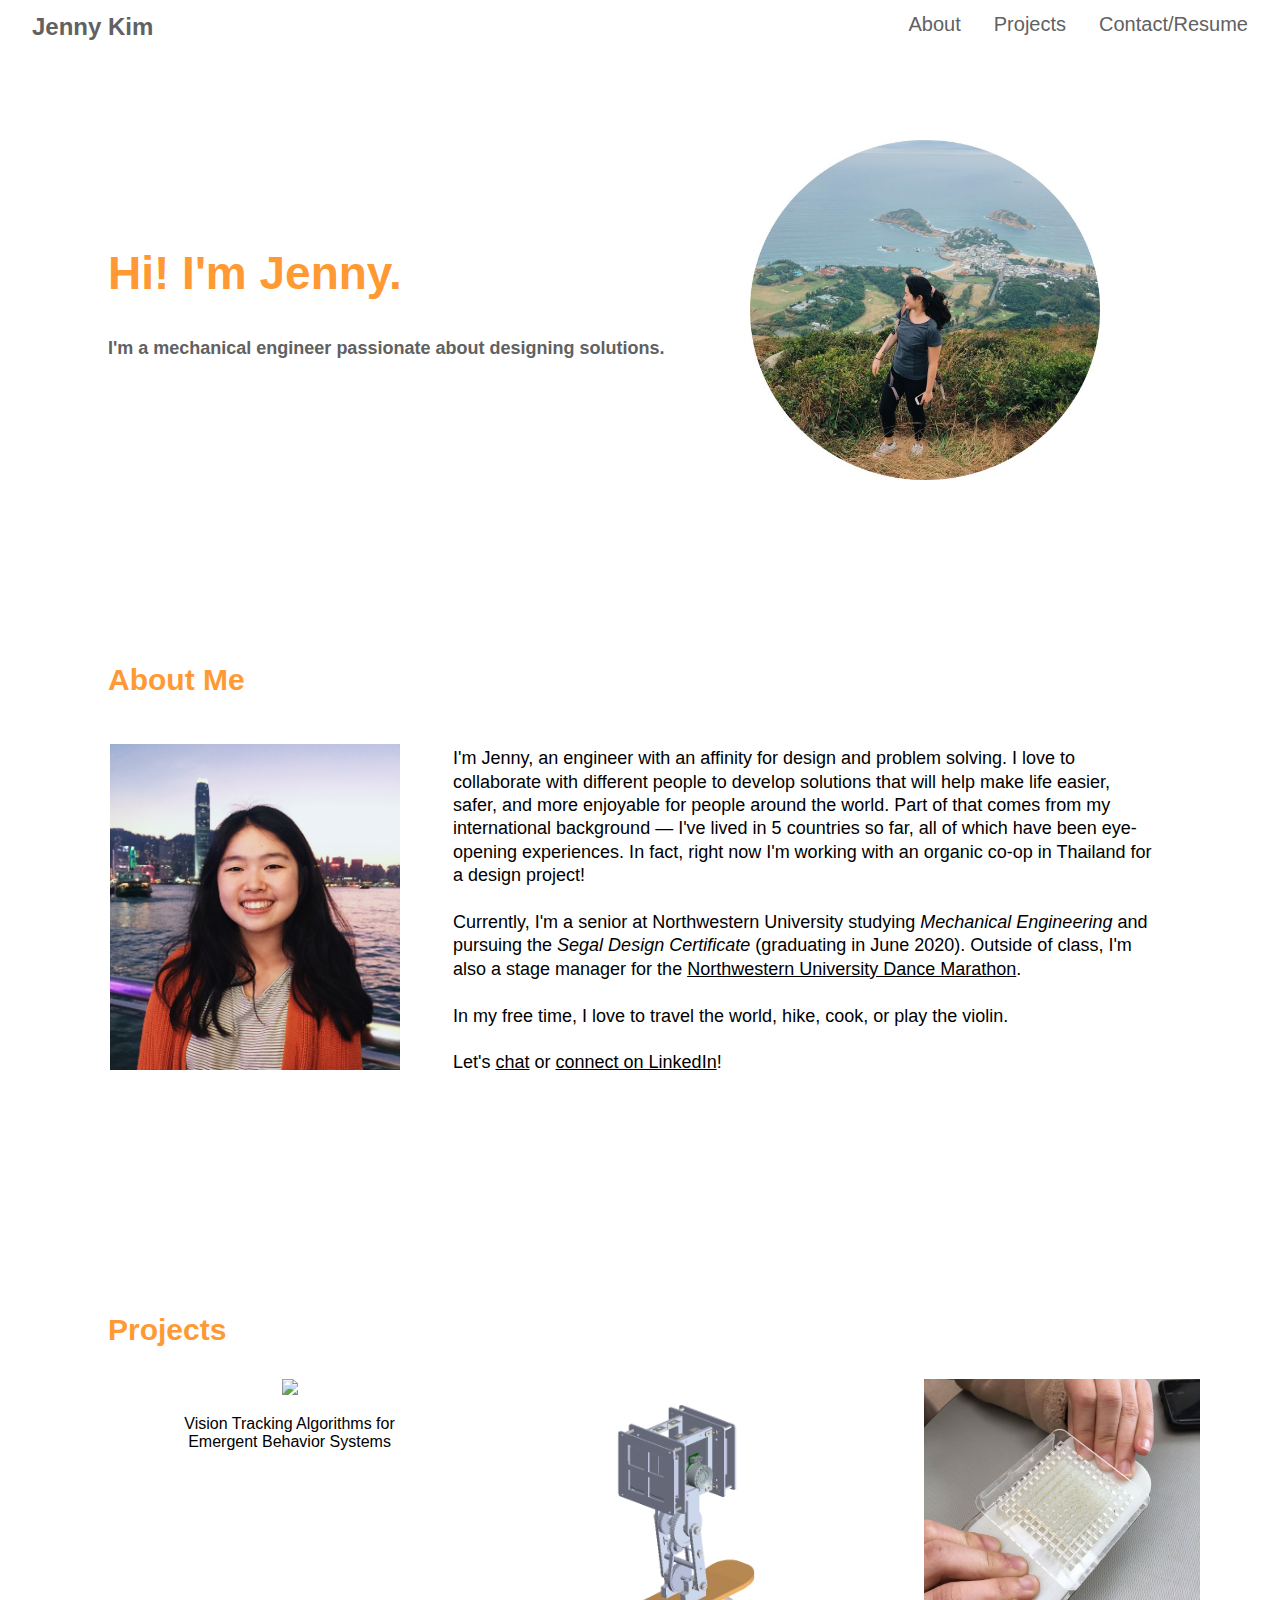
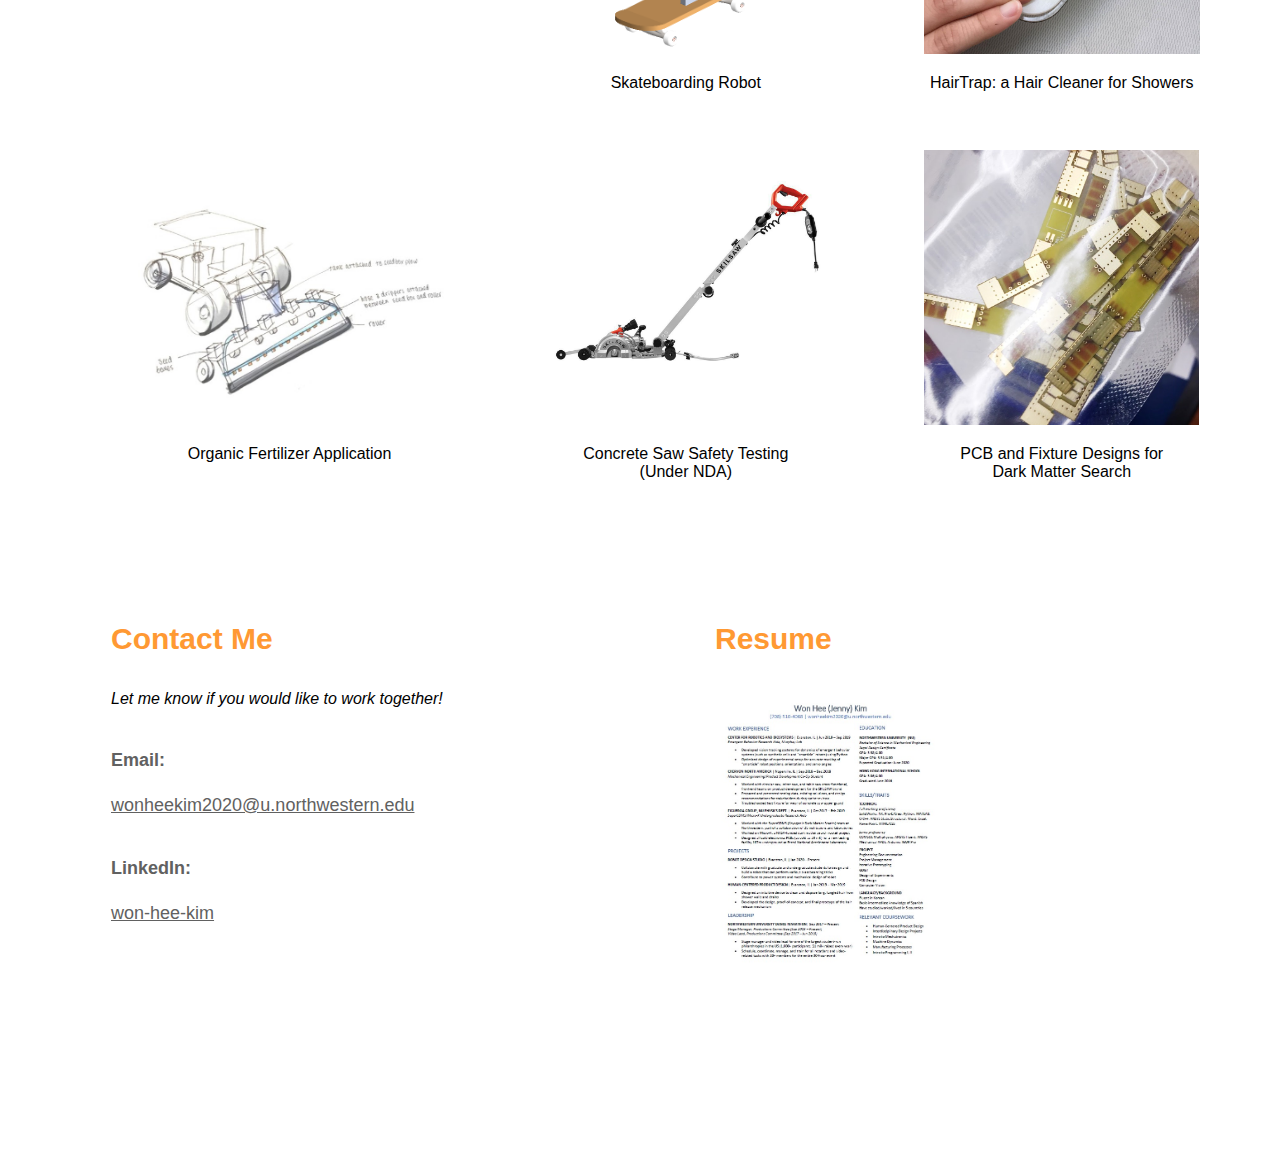
==== index.html @ 345c9961 "Update index.html" ====
<!DOCTYPE html>
<html>
    <head>
        <title>Jenny Kim</title>
        <link href="./style.css" rel="stylesheet" type="text/css">
    </head>
    <body>
        <div class="topnav">
            <table class="nav">
                <tr>
                    <th><strong><a href="#home" style="text-decoration: none">Jenny Kim</a></strong></th>
                    <td><a href="#aboutme" style="text-decoration: none">About</a></td>
                    <td><a href="#projects" style="text-decoration: none">Projects</a></td>
                    <td><a href="#contactresume" style="text-decoration: none">Contact/Resume</a></td>
            </table>
        </div>

        <div class="landing" id="home">
        <h2>Hi! I'm Jenny.</h2>
        <h4>I'm a mechanical engineer passionate about designing solutions.</h4>
        </div>

        <div class="landpic">
            <img src="./landingpicfinal.jpg" id="landpic">
        </div>

        <div class="about" id="aboutme">
            <h3 id="abouttitle">About Me</h3>
            <table class="aboutcontent">
                <th><img src="./profpic1.jpg" id="profpic"></th>
                <td><p> I'm Jenny, an engineer with an affinity for design and problem solving. 
                        I love to collaborate with different people to develop solutions that will help make 
                        life easier, safer, and more enjoyable for people around the world. Part of that comes from my international background &#8212; 
                        I've lived in 5 countries so far, all of which have been eye-opening 
                        experiences. In fact, right now I'm working with an organic co-op in Thailand for a 
                        design project!</br></br>
                        Currently, I'm a senior at Northwestern University studying <em>Mechanical Engineering</em> 
                        and pursuing the <em>Segal Design Certificate</em> (graduating in June 2020). 
                        Outside of class, I'm also a stage manager for the <a href= "https://www.nudm.org/" target="_blank"> Northwestern 
                            University Dance Marathon</a>. </br></br>
                        In my free time, I love to travel the world, hike, 
                        cook, or play the violin.</br></br>
                        Let's <a href="mailto:wonheekim2020@u.northwestern.edu" target="_top">chat</a> 
                        or <a href="https://www.linkedin.com/in/won-hee-kim/" target="_blank">connect on LinkedIn</a>!
                        </p></td>
            </table>
        </div>
        
        <div class="prjs" id="projects">
            <h3>Projects</h3>
            <table class="prjlist">
                <tr>
                    <td><a href="https://jennywhkim.github.io/visiontrack"><img src="./smrtcover.gif">
                    <p>Vision Tracking Algorithms for<br>Emergent Behavior Systems</p></a></td>
                    <td><a href="https://jennywhkim.github.io/skateboard"><img src="./skcover.png">
                    <p>Skateboarding Robot</p></a></td>
                    <td><a href="https://jennywhkim.github.io/hairtrap"><img src="./hairtrapcvr.png">
                        <p>HairTrap: a Hair Cleaner for Showers</p></a></td>
                </tr>
                <tr>
                    <td><a href="https://jennywhkim.github.io/fertilizerappl"><img src="./fertilizercover.jpg"><p>Organic Fertilizer Application</p></a></td>
                    <td><a href="https://jennywhkim.github.io/concretesaw"><img src="./concretesaw.jpg"><p>Concrete Saw Safety Testing <br>(Under NDA)</p></a></td>
                    <td><a href="https://jennywhkim.github.io/supercdms"><img src="./cdmscvr.jpg"><p>PCB and Fixture Designs for <br>Dark Matter Search</p></a></td>
                </tr>
            </table>
        </div>

        <div class="contact" id="contactresume">
            <table class="cntres">
                <tr>
                    <th><h3>Contact Me</h3></th>
                    <th id="resumesec"><h3>Resume</h3></th>
                </tr>
                <tr>
                    <td>
                        <em>Let me know if you would like to work together!</em>
                        <br><br>
                        <h4>Email:</h4>
                        <a href="mailto:wonheekim2020@u.northwestern.edu" target="_top">wonheekim2020@u.northwestern.edu</a>
                        <br><br>
                        <h4>LinkedIn:</h4>
                        <a href="https://www.linkedin.com/in/won-hee-kim/" target="_blank">won-hee-kim</a>
                        
                    </td>
                    <td id="resumesec"><a href="./resume.pdf" target="_blank"><img src="resumepic.jpg" id="resumepic"></a></td>
                </tr>
            </table>
            
            
        </div>

    </body>
</html>
---- style.css ----
body{
    z-index: 0;
    font-family: -apple-system, BlinkMacSystemFont, 'Segoe UI', Roboto, Oxygen, Ubuntu, Cantarell, 'Open Sans', 'Helvetica Neue', sans-serif;
}

.topnav{
    z-index: 1;
    font-size: 24px;
    position: fixed;
    top: 0px;
    left: 0px;
    padding-top: 10px;
    padding-left: 10px;
    height: 50px;
    display: block;
    background-color: white;
}

.nav th{
    width: 80%;
    text-align: left;
    padding-left: 20px;
    font-size: 24px;
}

.nav td{
    text-align: right;
    padding-right: 30px;
    font-size: 20px;
    color: #616161;
}



.landing{
    display: block;
    padding: 200px 100px;
}

.landpic{
    position: absolute;
    top: 140px;
    left: 750px;
}

#landpic{
    width: 350px;
}

.about{
    display: block;
    top: 250px;
    padding-left: 100px;
    padding-bottom: 50px;
    padding-top: 50px;
    height: 550px;
}

.about th{
    width: 290px;
    padding-top: 15px;
    padding-left: 0px;
    vertical-align: top;
}

#profpic{
    width: 290px;
}

.about td{
    padding-left: 50px;
    padding-top: 0px;
    width: 700px;
    line-height: 1.3;
    font-size: 18px;
    vertical-align: top;
}

.prjs{
    display: block;
    margin-left: 100px;
    top: 150px;
    padding-top: 50px;
}

.prjlist{
    margin-top: 30px;
}

.prjlist td{
    width: 25%;
    padding-right: 50px;
    padding-top: 0px;
    padding-bottom: 40px;
    text-align: center;
    vertical-align: top;
}

.prjlist img{
    height: 275px;
}

.contact{
    display: block;
    padding-left: 100px;
    top: 200px;
    padding-top: 50px;
    width: 100%;
    padding-bottom: 150px;
}

.cntres th, td{
    width: 600px;
    text-align: left;
    vertical-align: top;
}

#resumesec{
    width: 400px;
}

#resumepic{
    height: 300px;
}

#resumepic:hover{
    opacity: 0.4;
}

.prjhome{
    display: block;
    padding-left: 100px;
    margin-top: 85px;
}

.prjhome th{
    vertical-align: top;
    text-align: left;
    font-weight: normal;
    padding-right: 100px;
}

.prjhome td{
    vertical-align: top;
    padding-right: 100px;
}

.prjhome img{
    padding-top: 15px;
}

.prjbody{
    display: block;
    top: 100px;
    padding-left: 100px;
    width: 80%;
    padding-bottom: 60px;
}

.prjbody img{
    height: 450px;
    display: block;
    margin-left: auto;
    margin-right: auto;
    padding-top: 50px;
    padding-bottom: 100px;
}

#long{
    width: 80%;
    height: auto;
    display: block;
    margin-left: auto;
    margin-right: auto;
    padding-top: 50px;
    padding-bottom: 100px;
}

h2{
    color: #ff9933;
    font-size: 46px;
  }
 
h4{
    color: #616161;
    font-size: 18px;
  }

h3{
    color: #ff9933;
    font-size: 30px;
}

h5{
    color: black;
    font-size: 26px;
}

h6{
    color: #616161;
    font-size: 20px;
}

hr{
    border: 1px solid #b5b5b5;
    width: 600px;
}

.nav a{
    color: #616161;
}

.about a{
    color: black;
}

.prjlist a{
    color: black;
    text-decoration: none; 
}

.contact a{
    color: #616161;
    font-size: 18px;
}

.prjhome a{
    color: black;
}

.prjbody a{
    color: black;
}

a:hover{
    color:#ffa852;
    transition: 0.1s;
}
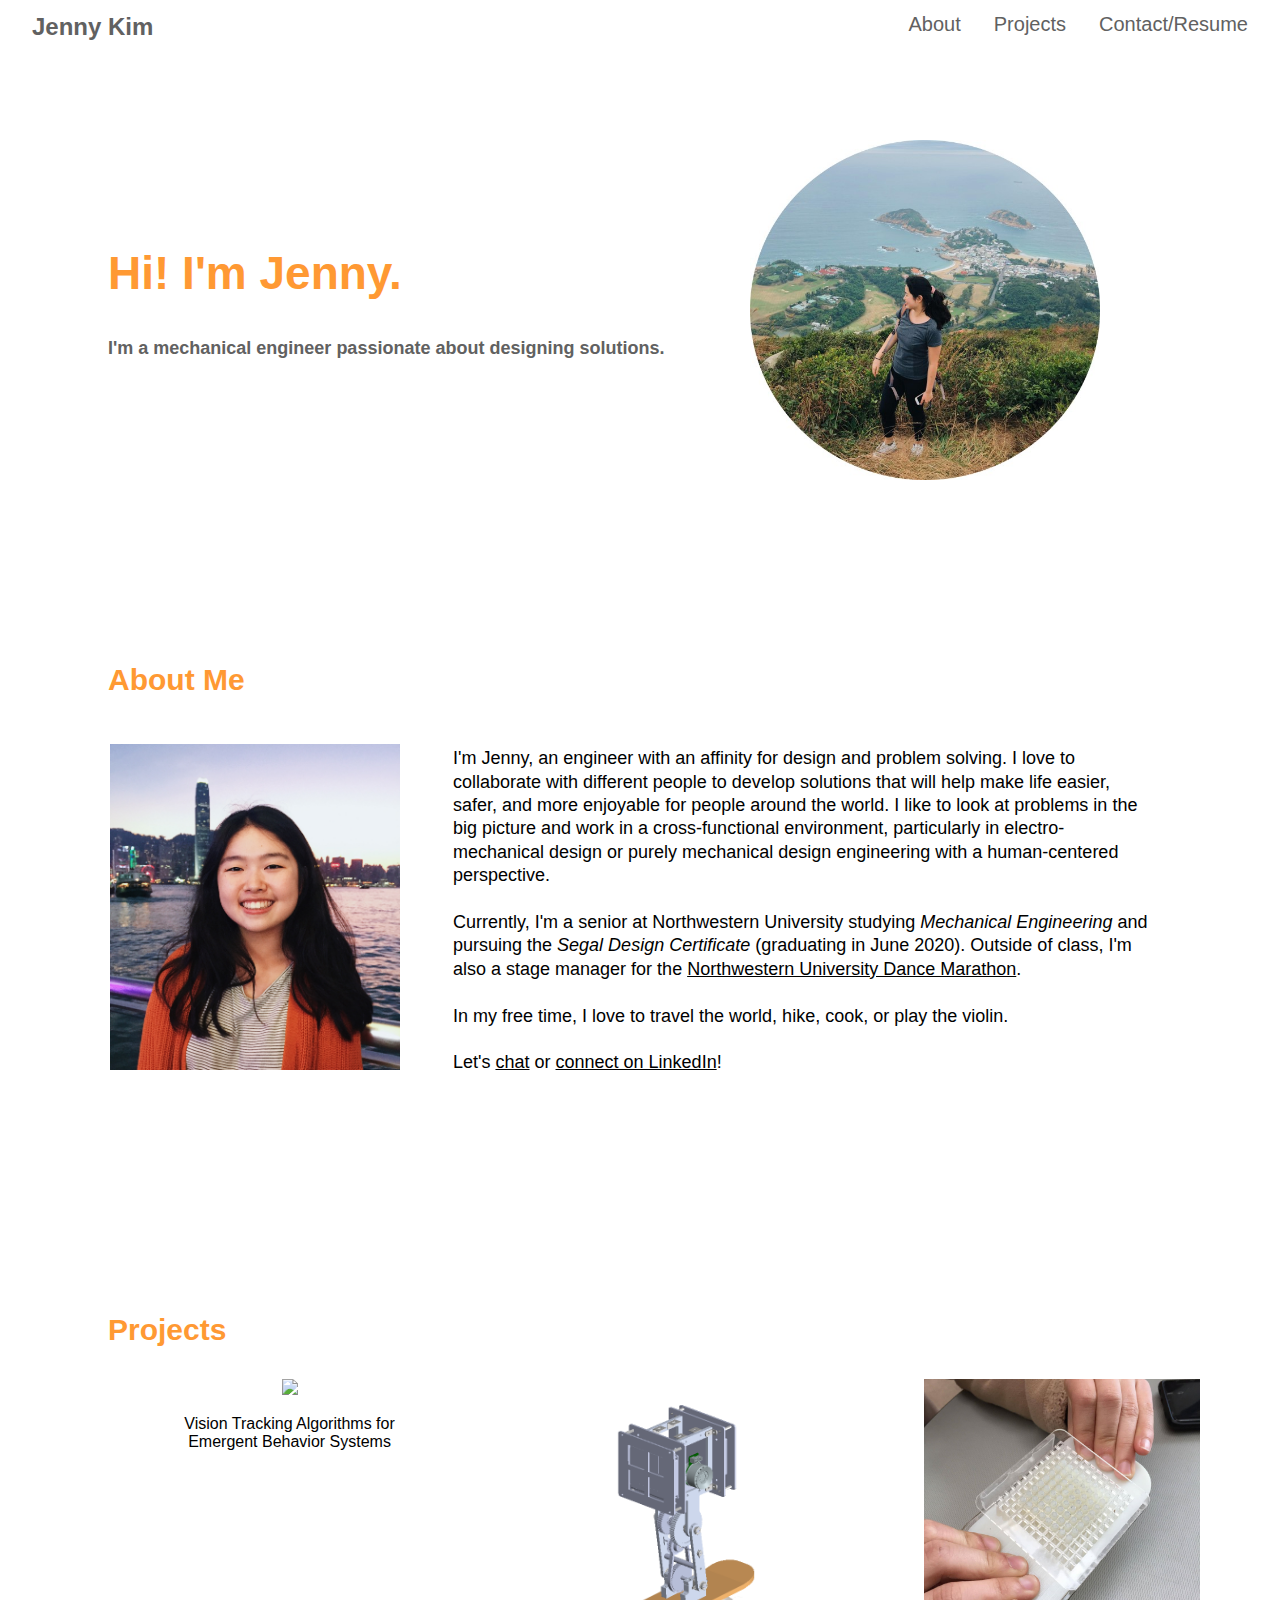
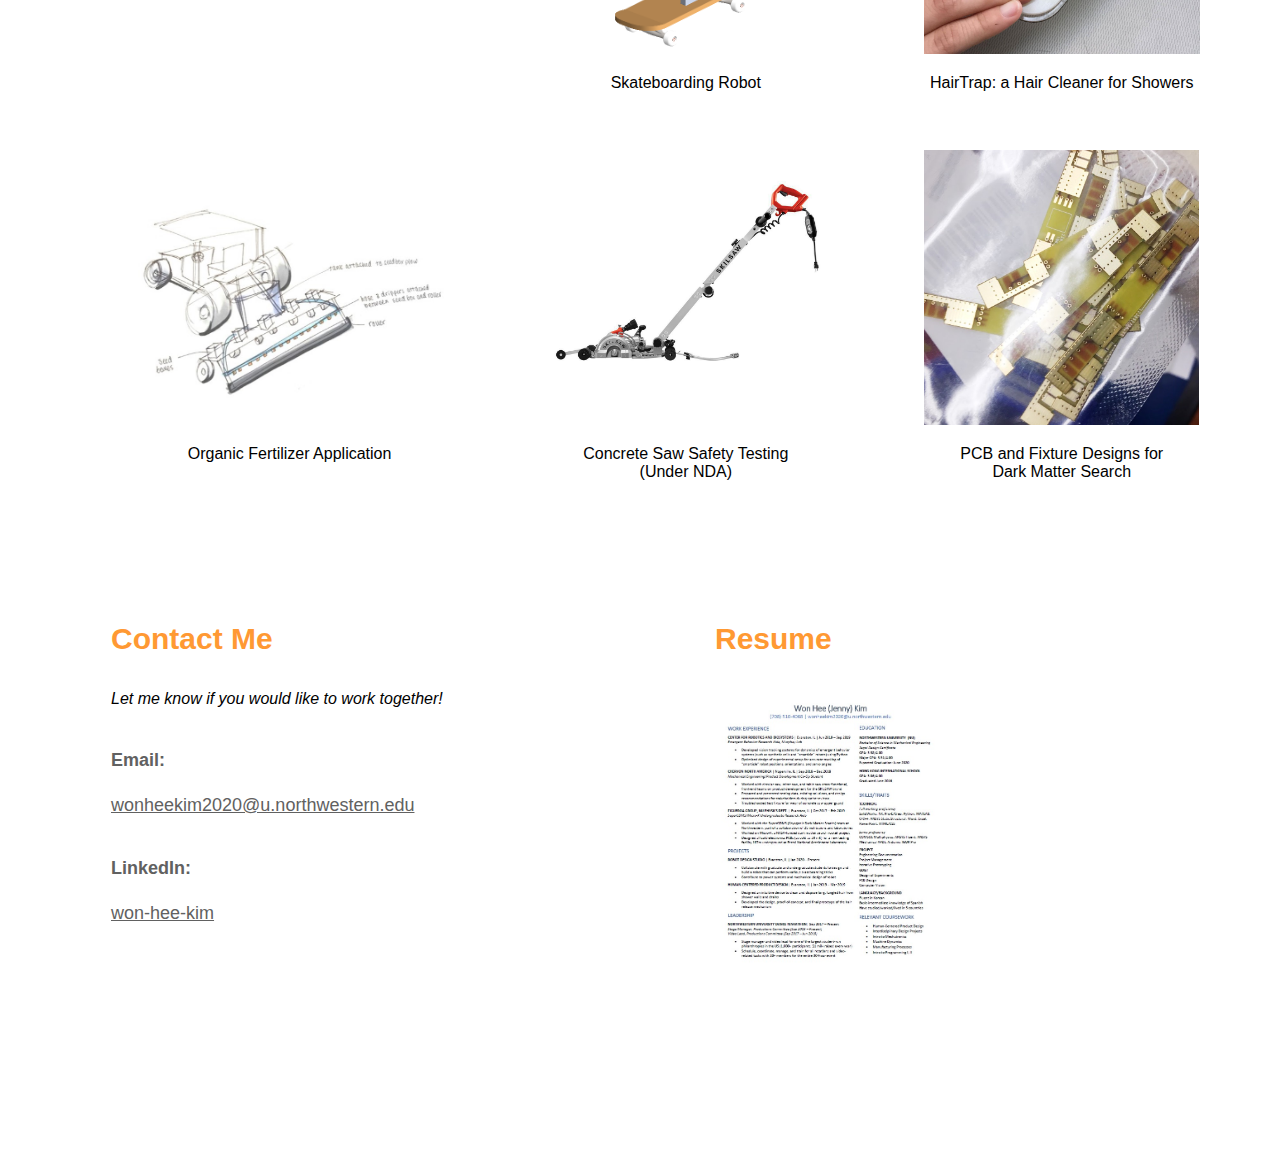
==== commit cbc030e0: "Update index.html" ====
--- a/index.html
+++ b/index.html
@@ -30,10 +30,9 @@
                 <th><img src="./profpic1.jpg" id="profpic"></th>
                 <td><p> I'm Jenny, an engineer with an affinity for design and problem solving. 
                         I love to collaborate with different people to develop solutions that will help make 
-                        life easier, safer, and more enjoyable for people around the world. Part of that comes from my international background &#8212; 
-                        I've lived in 5 countries so far, all of which have been eye-opening 
-                        experiences. In fact, right now I'm working with an organic co-op in Thailand for a 
-                        design project!</br></br>
+                        life easier, safer, and more enjoyable for people around the world. I like to look at problems 
+                        in the big picture and work in a cross-functional environment, particularly in electro-mechanical 
+                        design or purely mechanical design engineering with a human-centered perspective.</br></br>
                         Currently, I'm a senior at Northwestern University studying <em>Mechanical Engineering</em> 
                         and pursuing the <em>Segal Design Certificate</em> (graduating in June 2020). 
                         Outside of class, I'm also a stage manager for the <a href= "https://www.nudm.org/" target="_blank"> Northwestern 
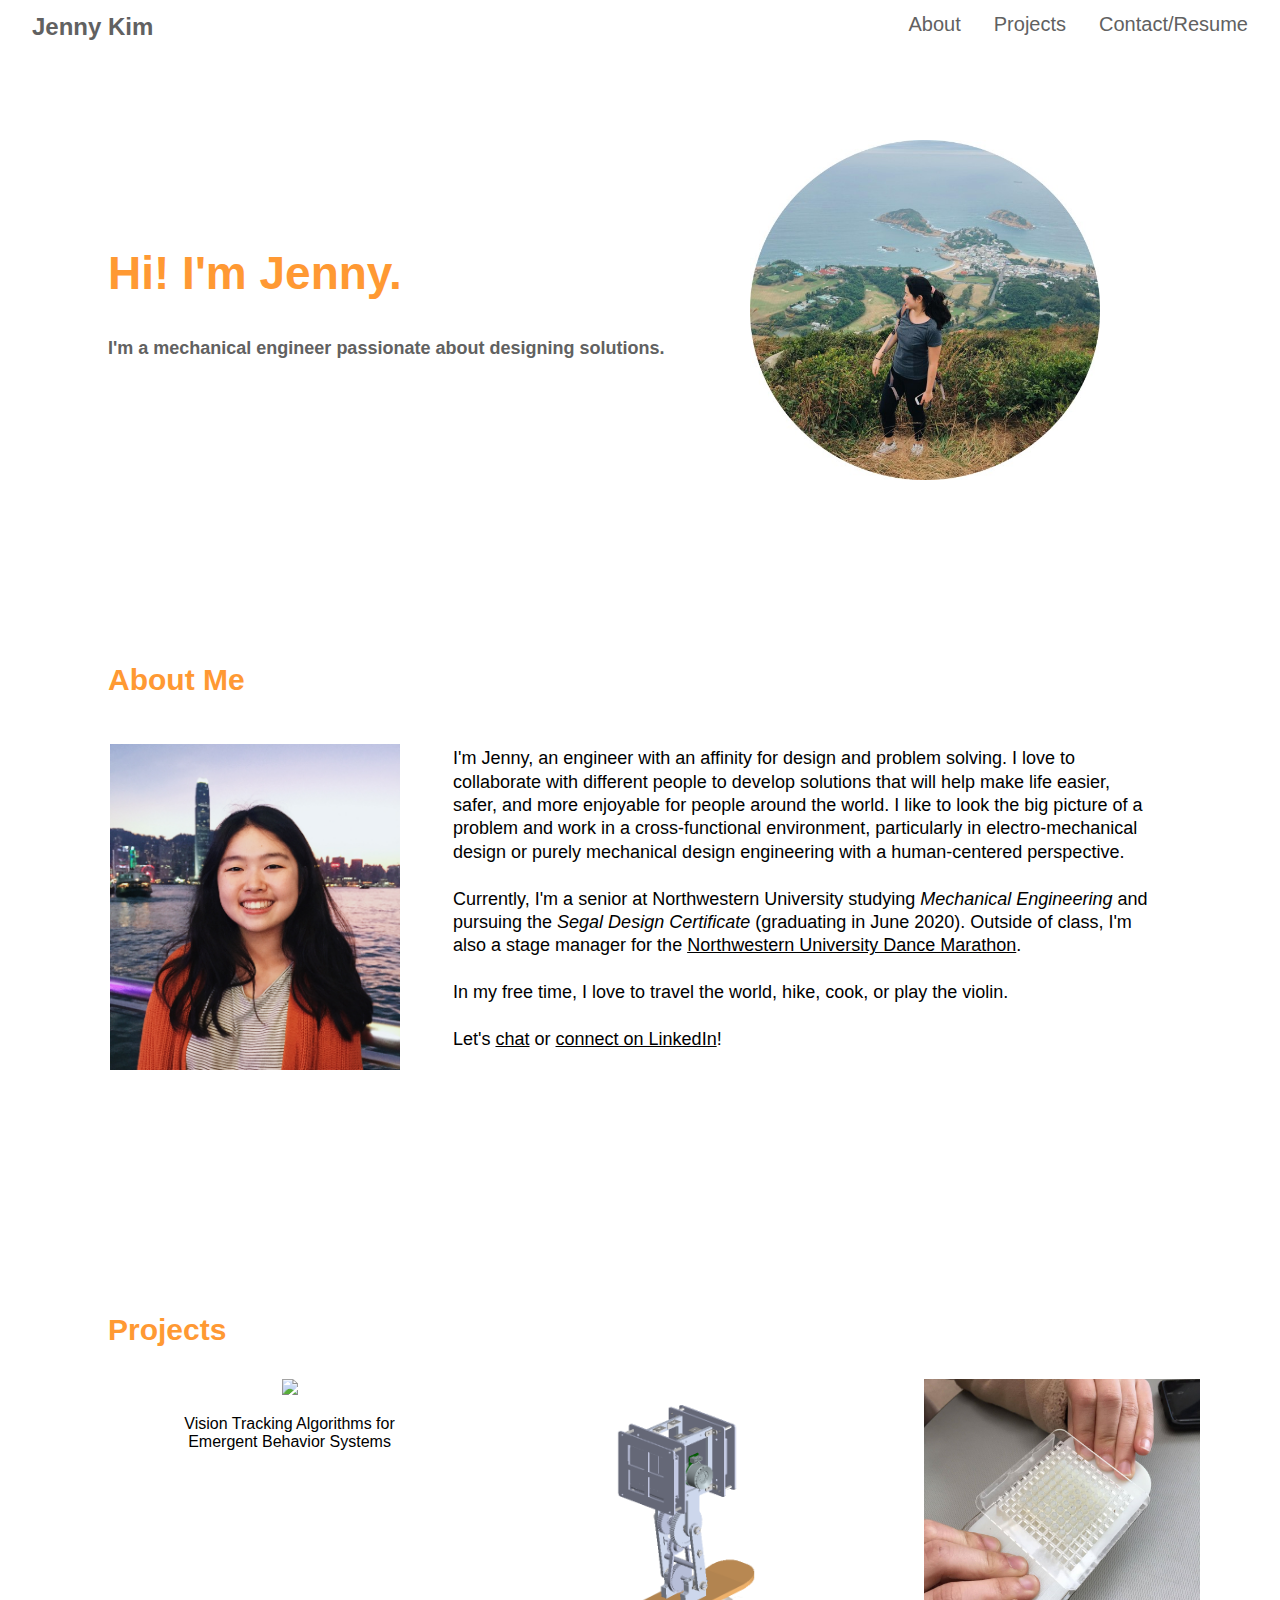
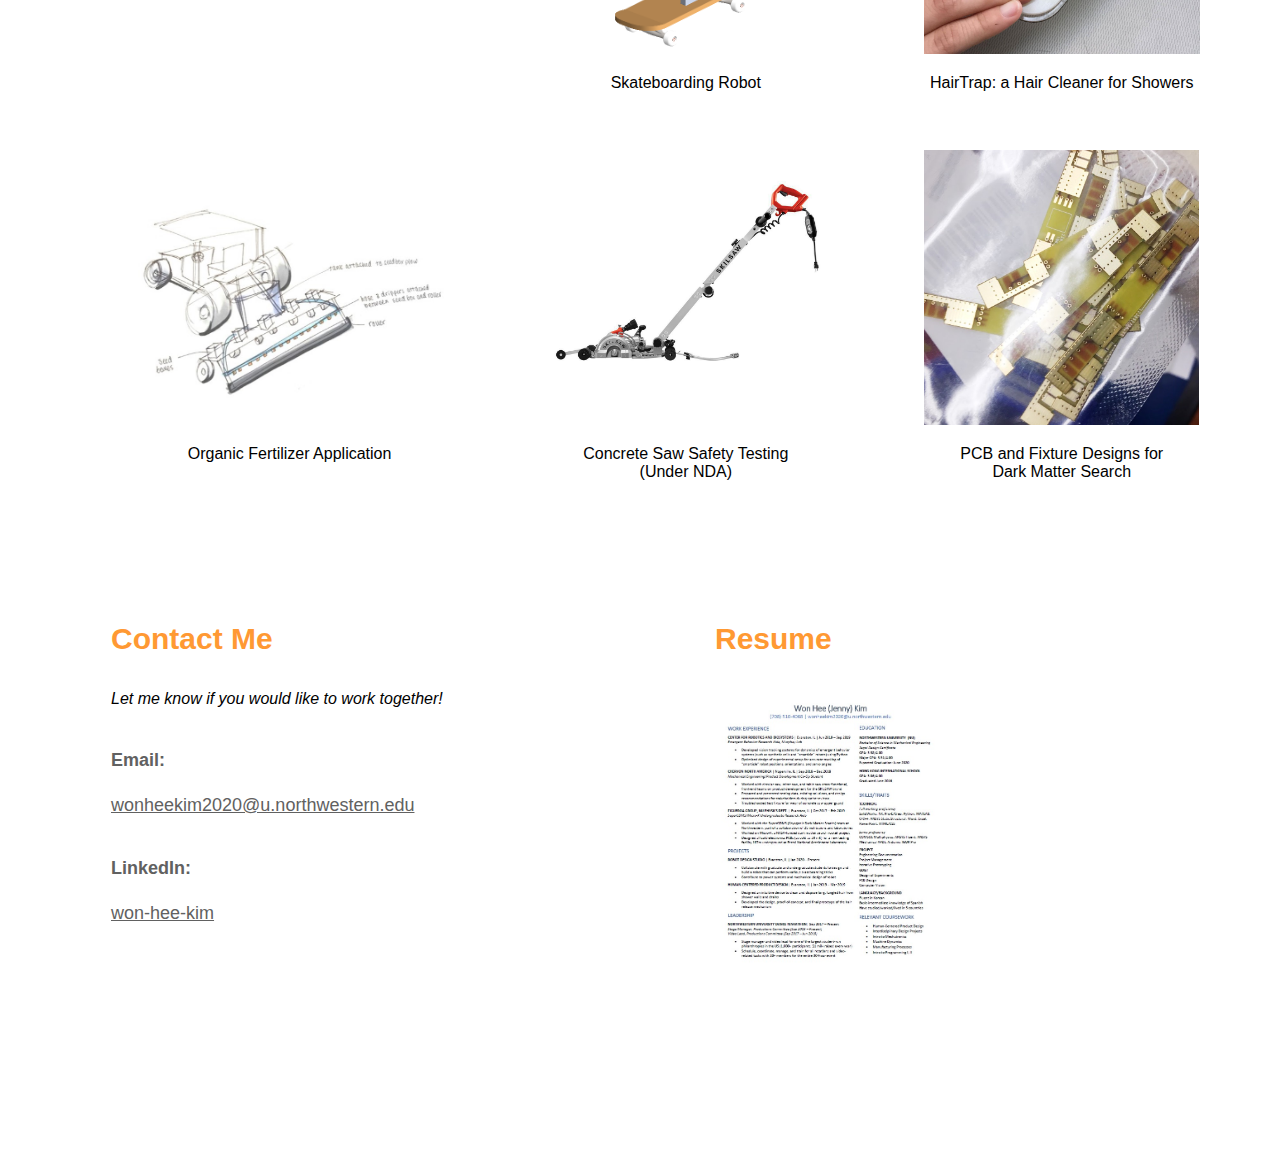
==== commit 259733f3: "Update index.html" ====
--- a/index.html
+++ b/index.html
@@ -30,8 +30,8 @@
                 <th><img src="./profpic1.jpg" id="profpic"></th>
                 <td><p> I'm Jenny, an engineer with an affinity for design and problem solving. 
                         I love to collaborate with different people to develop solutions that will help make 
-                        life easier, safer, and more enjoyable for people around the world. I like to look at problems 
-                        in the big picture and work in a cross-functional environment, particularly in electro-mechanical 
+                        life easier, safer, and more enjoyable for people around the world. I like to look 
+                        the big picture of a problem and work in a cross-functional environment, particularly in electro-mechanical 
                         design or purely mechanical design engineering with a human-centered perspective.</br></br>
                         Currently, I'm a senior at Northwestern University studying <em>Mechanical Engineering</em> 
                         and pursuing the <em>Segal Design Certificate</em> (graduating in June 2020). 
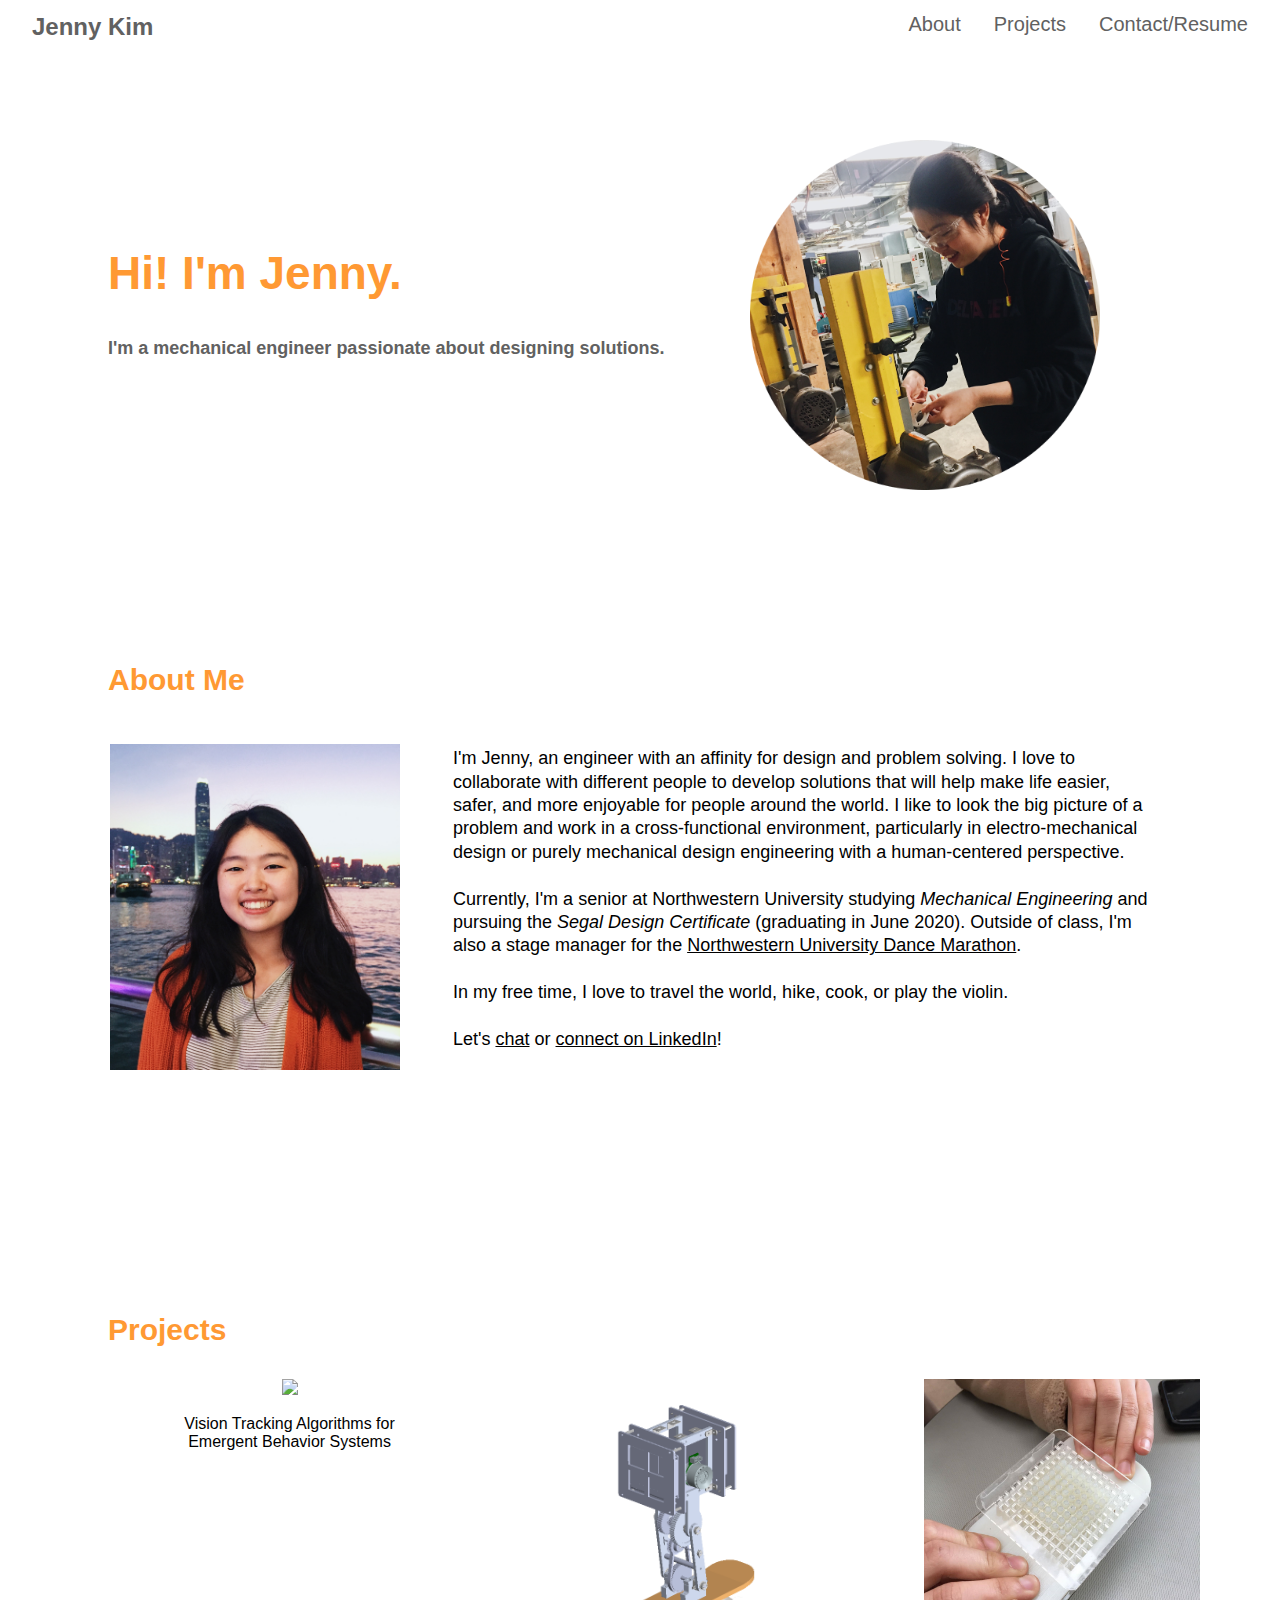
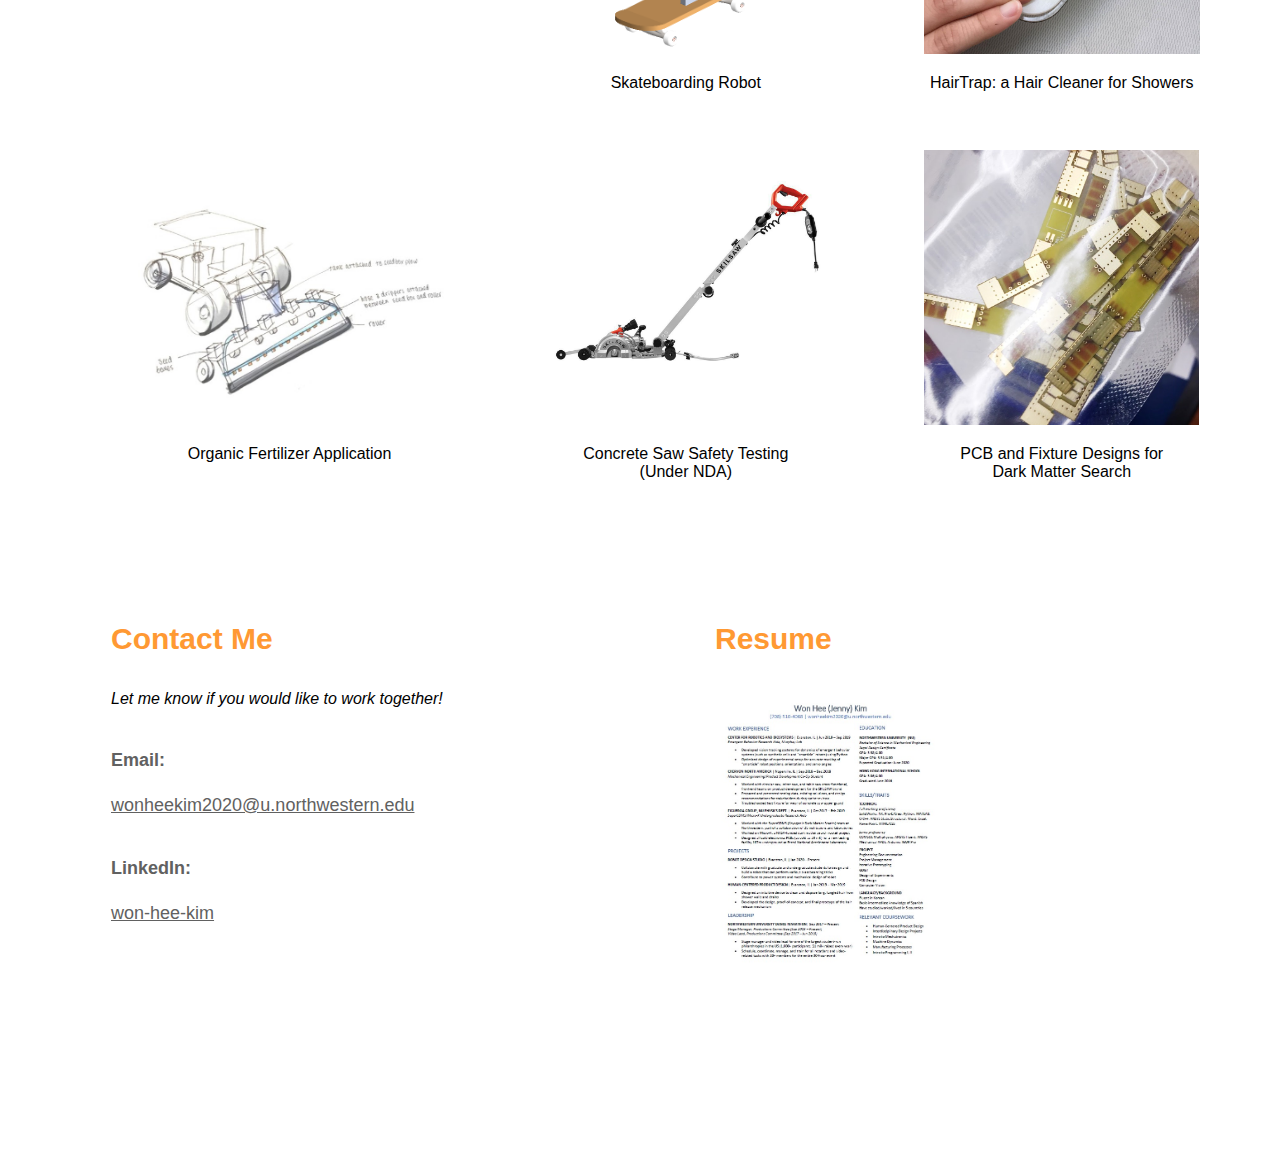
==== commit 79ee77b8: "Update index.html" ====
--- a/index.html
+++ b/index.html
@@ -21,7 +21,7 @@
         </div>
 
         <div class="landpic">
-            <img src="./landingpicfinal.jpg" id="landpic">
+            <img src="./landingpicfinal.png" id="landpic">
         </div>
 
         <div class="about" id="aboutme">
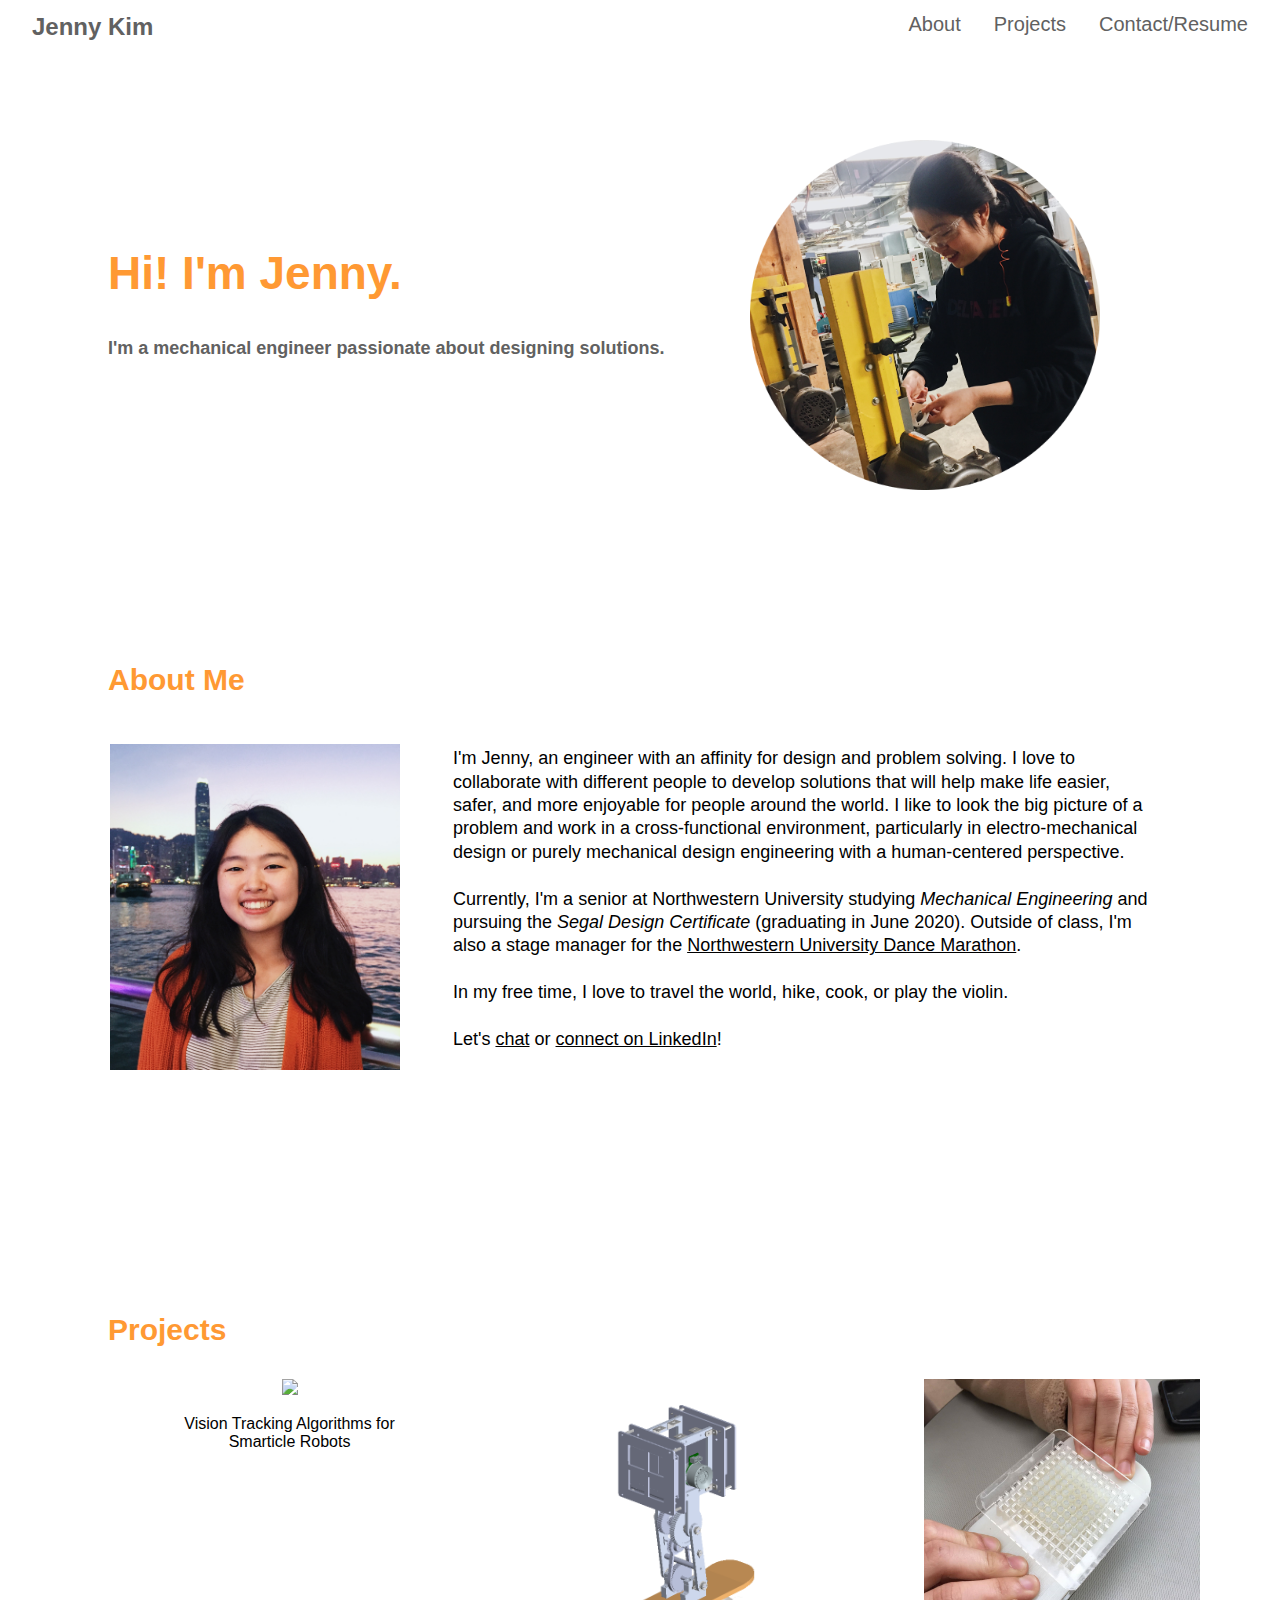
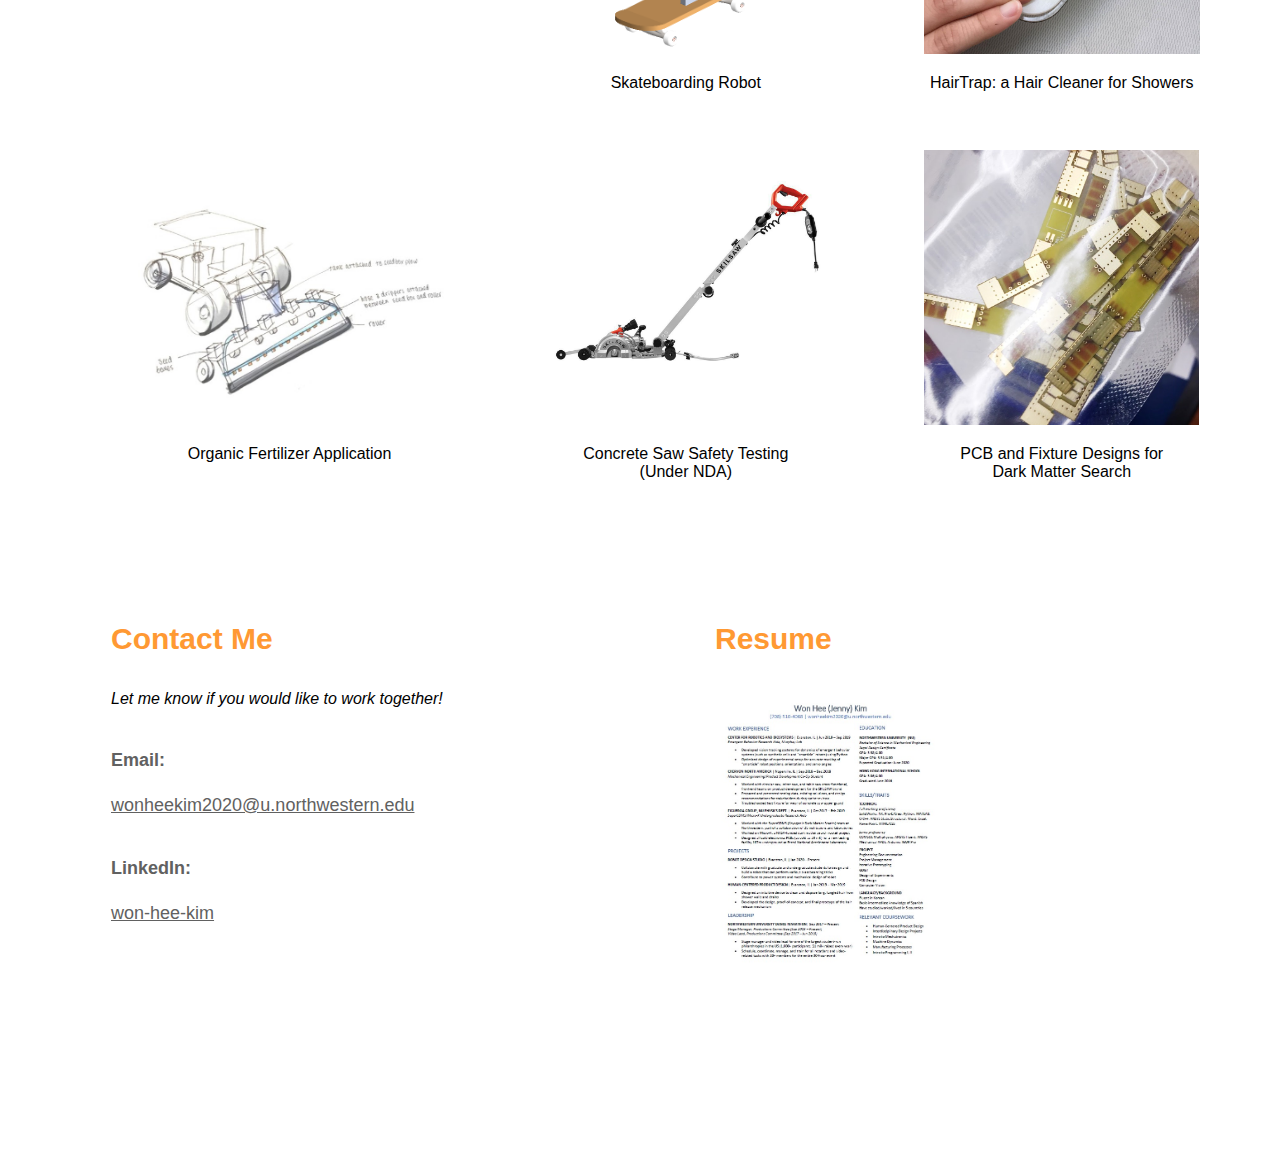
==== commit 9f07c502: "smarticle title" ====
--- a/index.html
+++ b/index.html
@@ -50,7 +50,7 @@
             <table class="prjlist">
                 <tr>
                     <td><a href="https://jennywhkim.github.io/visiontrack"><img src="./smrtcover.gif">
-                    <p>Vision Tracking Algorithms for<br>Emergent Behavior Systems</p></a></td>
+                    <p>Vision Tracking Algorithms for<br>Smarticle Robots</p></a></td>
                     <td><a href="https://jennywhkim.github.io/skateboard"><img src="./skcover.png">
                     <p>Skateboarding Robot</p></a></td>
                     <td><a href="https://jennywhkim.github.io/hairtrap"><img src="./hairtrapcvr.png">
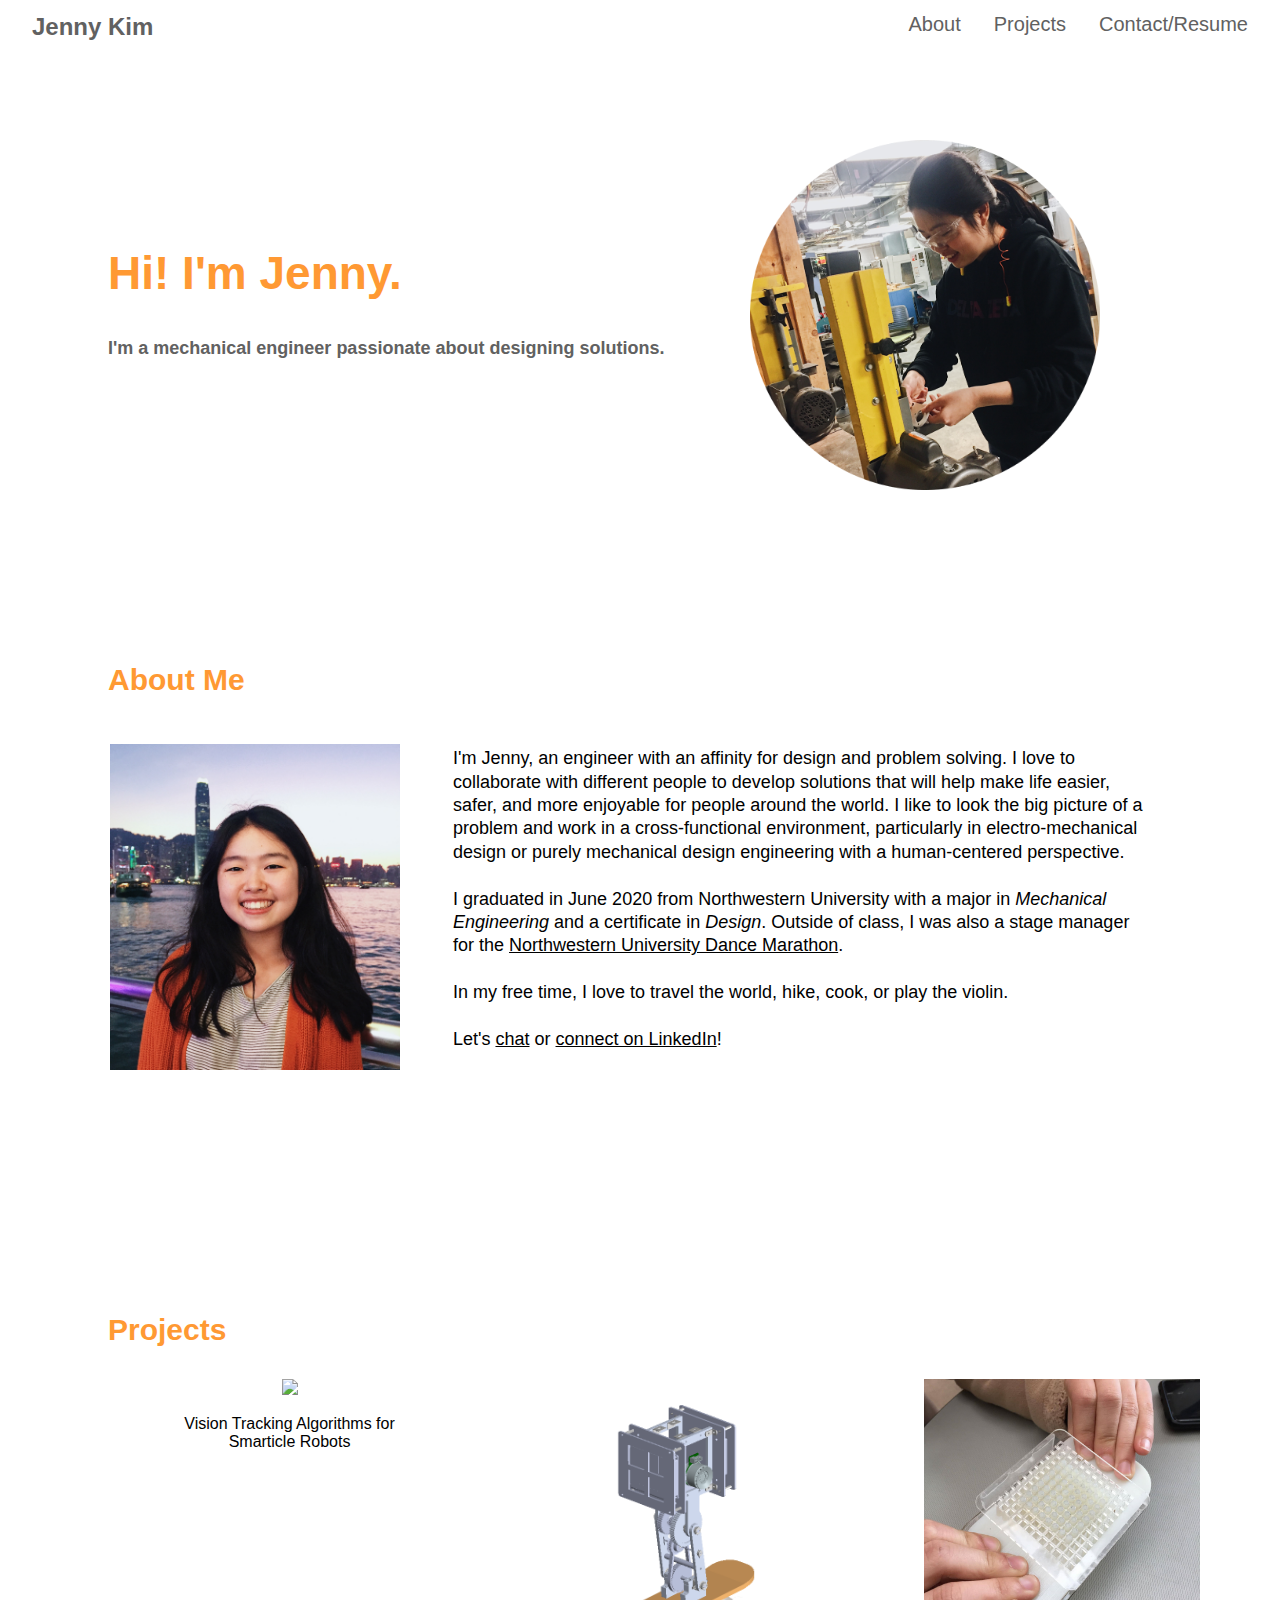
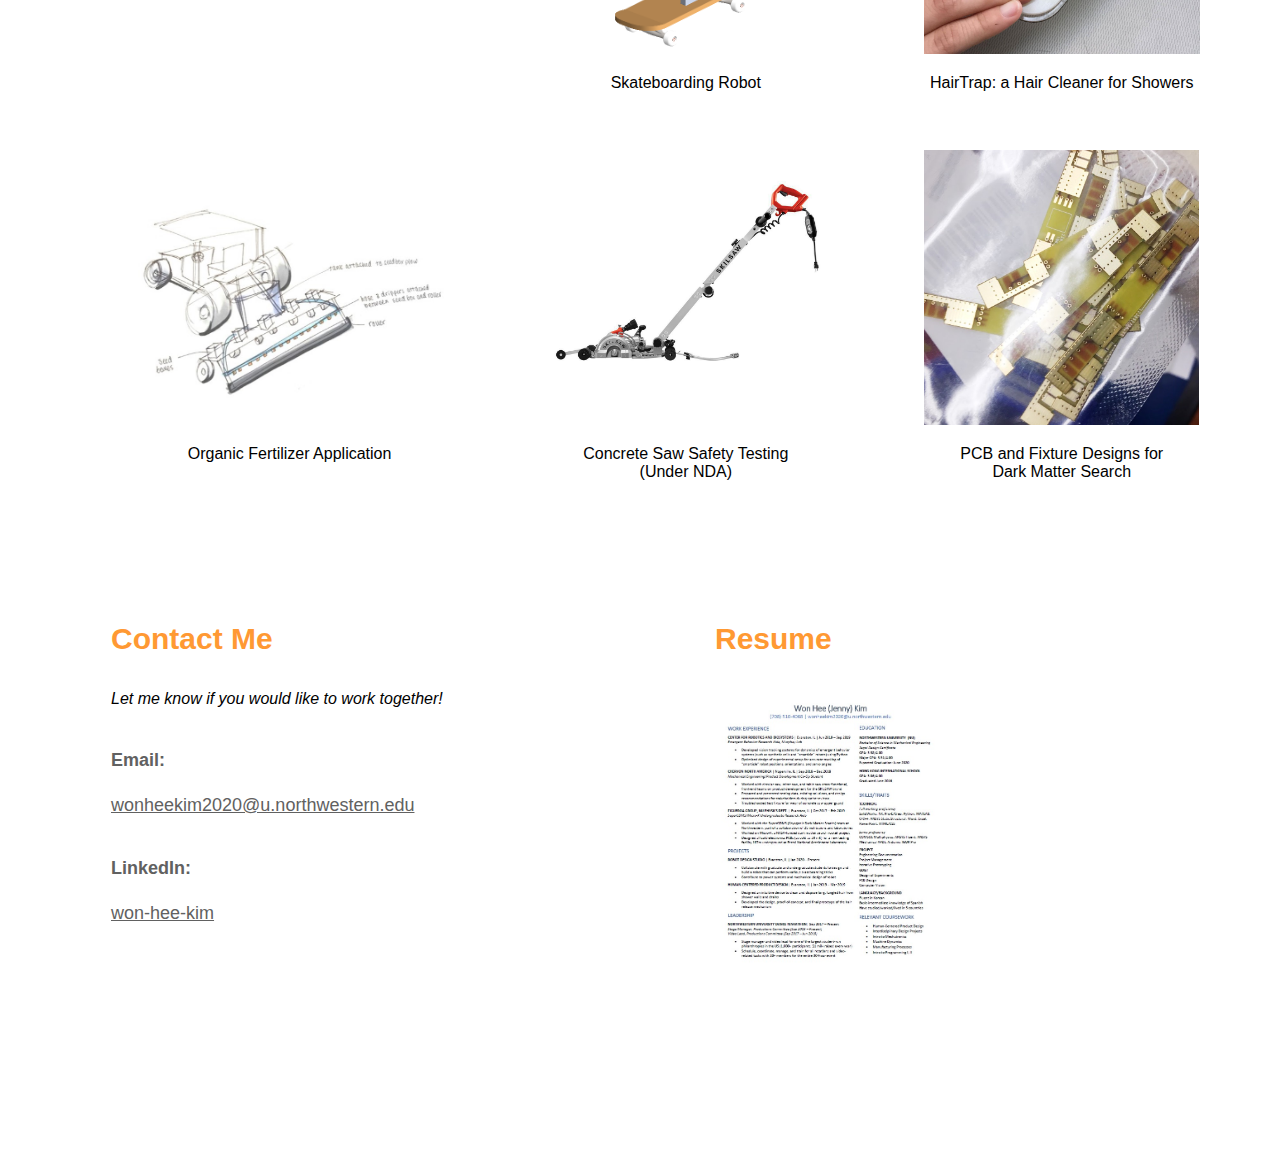
==== commit 8de8bde1: "graduation update" ====
--- a/index.html
+++ b/index.html
@@ -33,9 +33,9 @@
                         life easier, safer, and more enjoyable for people around the world. I like to look 
                         the big picture of a problem and work in a cross-functional environment, particularly in electro-mechanical 
                         design or purely mechanical design engineering with a human-centered perspective.</br></br>
-                        Currently, I'm a senior at Northwestern University studying <em>Mechanical Engineering</em> 
-                        and pursuing the <em>Segal Design Certificate</em> (graduating in June 2020). 
-                        Outside of class, I'm also a stage manager for the <a href= "https://www.nudm.org/" target="_blank"> Northwestern 
+                        I graduated in June 2020 from Northwestern University with a major in <em>Mechanical Engineering</em> 
+                        and a certificate in <em>Design</em>. 
+                        Outside of class, I was also a stage manager for the <a href= "https://www.nudm.org/" target="_blank"> Northwestern 
                             University Dance Marathon</a>. </br></br>
                         In my free time, I love to travel the world, hike, 
                         cook, or play the violin.</br></br>
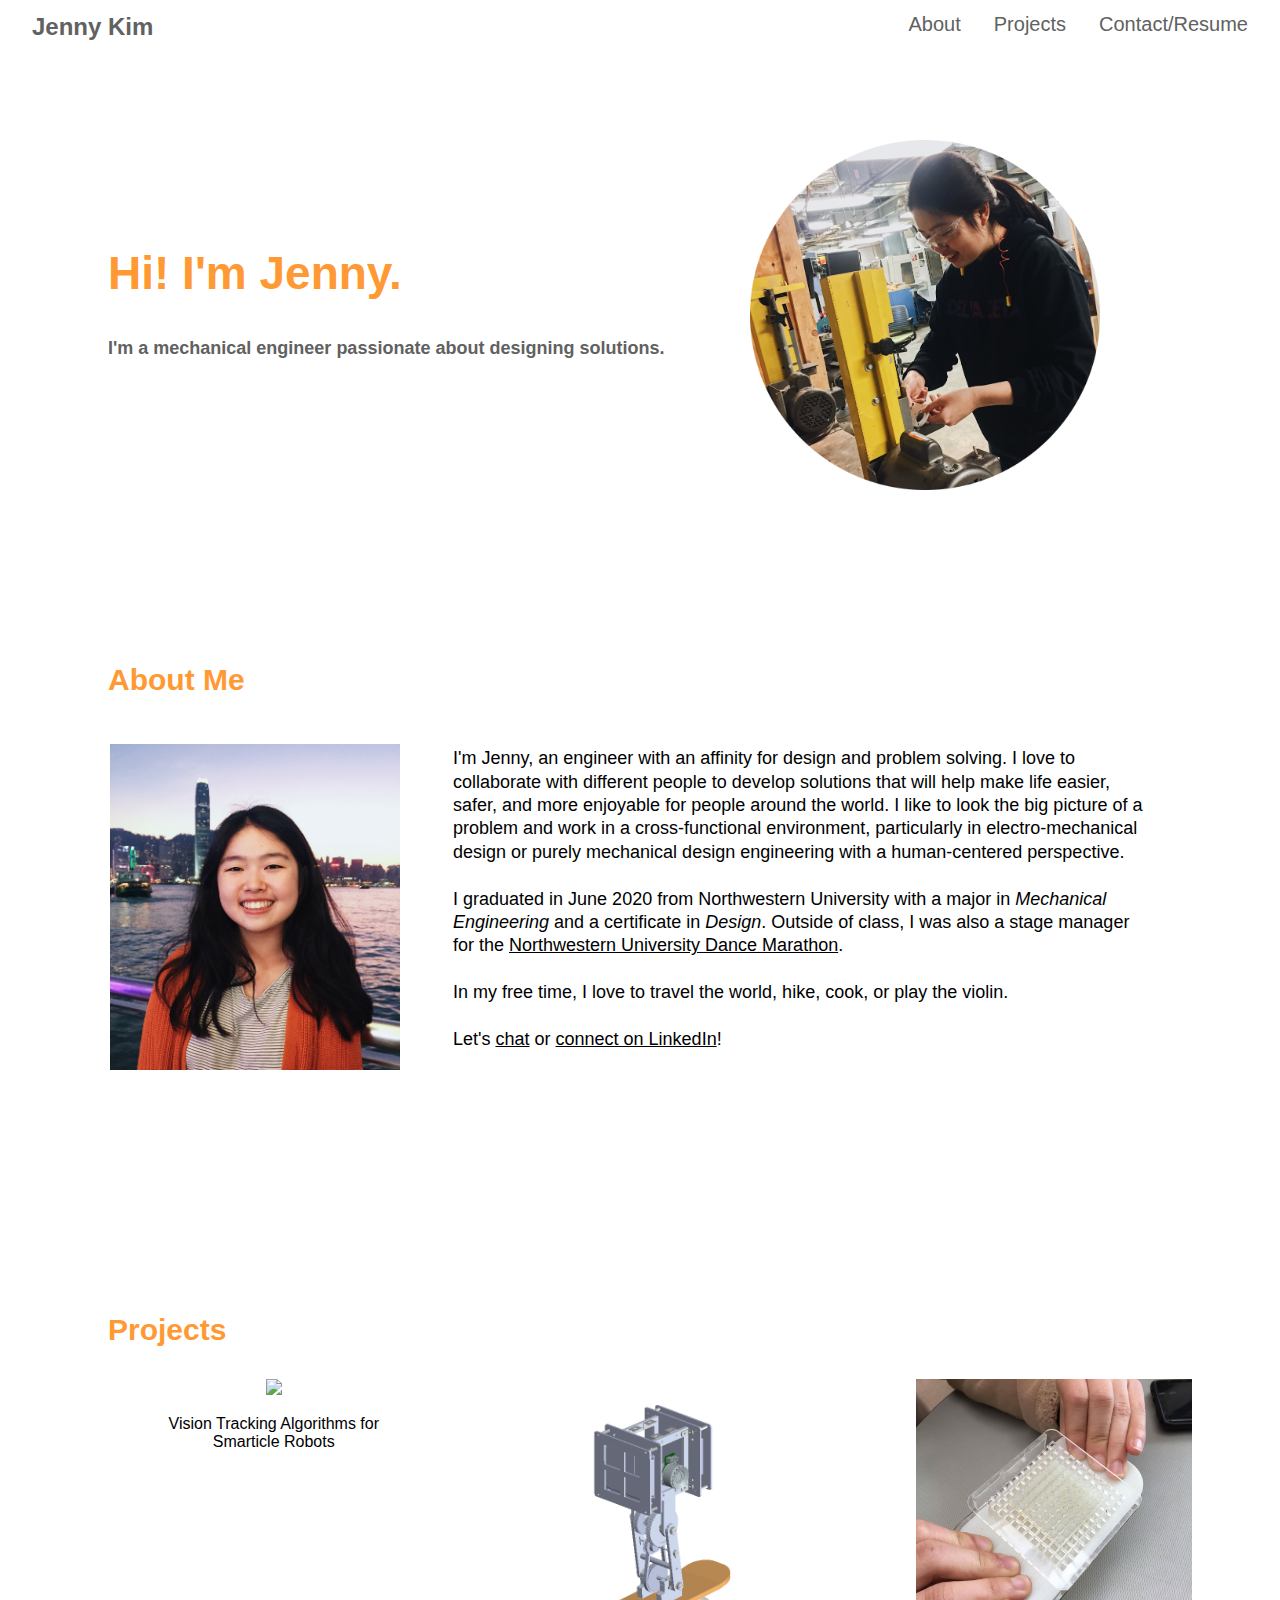
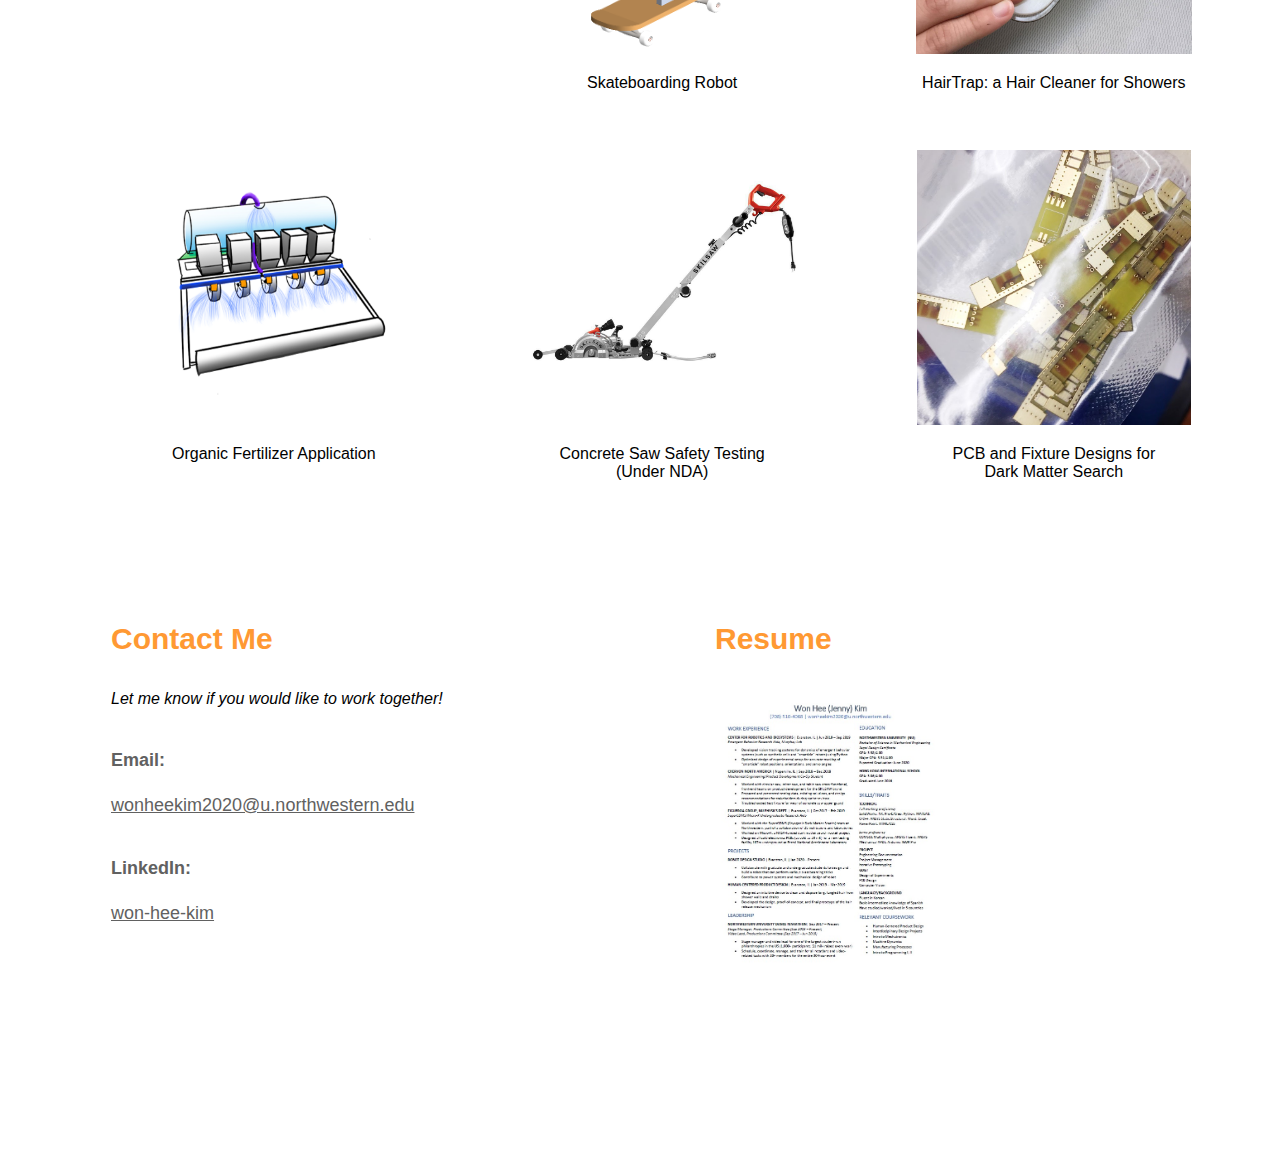
==== commit e0aaa140: "picture swaps" ====
--- a/index.html
+++ b/index.html
@@ -57,7 +57,7 @@
                         <p>HairTrap: a Hair Cleaner for Showers</p></a></td>
                 </tr>
                 <tr>
-                    <td><a href="https://jennywhkim.github.io/fertilizerappl"><img src="./fertilizercover.jpg"><p>Organic Fertilizer Application</p></a></td>
+                    <td><a href="https://jennywhkim.github.io/fertilizerappl"><img src="./fertilizercvr.png"><p>Organic Fertilizer Application</p></a></td>
                     <td><a href="https://jennywhkim.github.io/concretesaw"><img src="./concretesaw.jpg"><p>Concrete Saw Safety Testing <br>(Under NDA)</p></a></td>
                     <td><a href="https://jennywhkim.github.io/supercdms"><img src="./cdmscvr.jpg"><p>PCB and Fixture Designs for <br>Dark Matter Search</p></a></td>
                 </tr>
